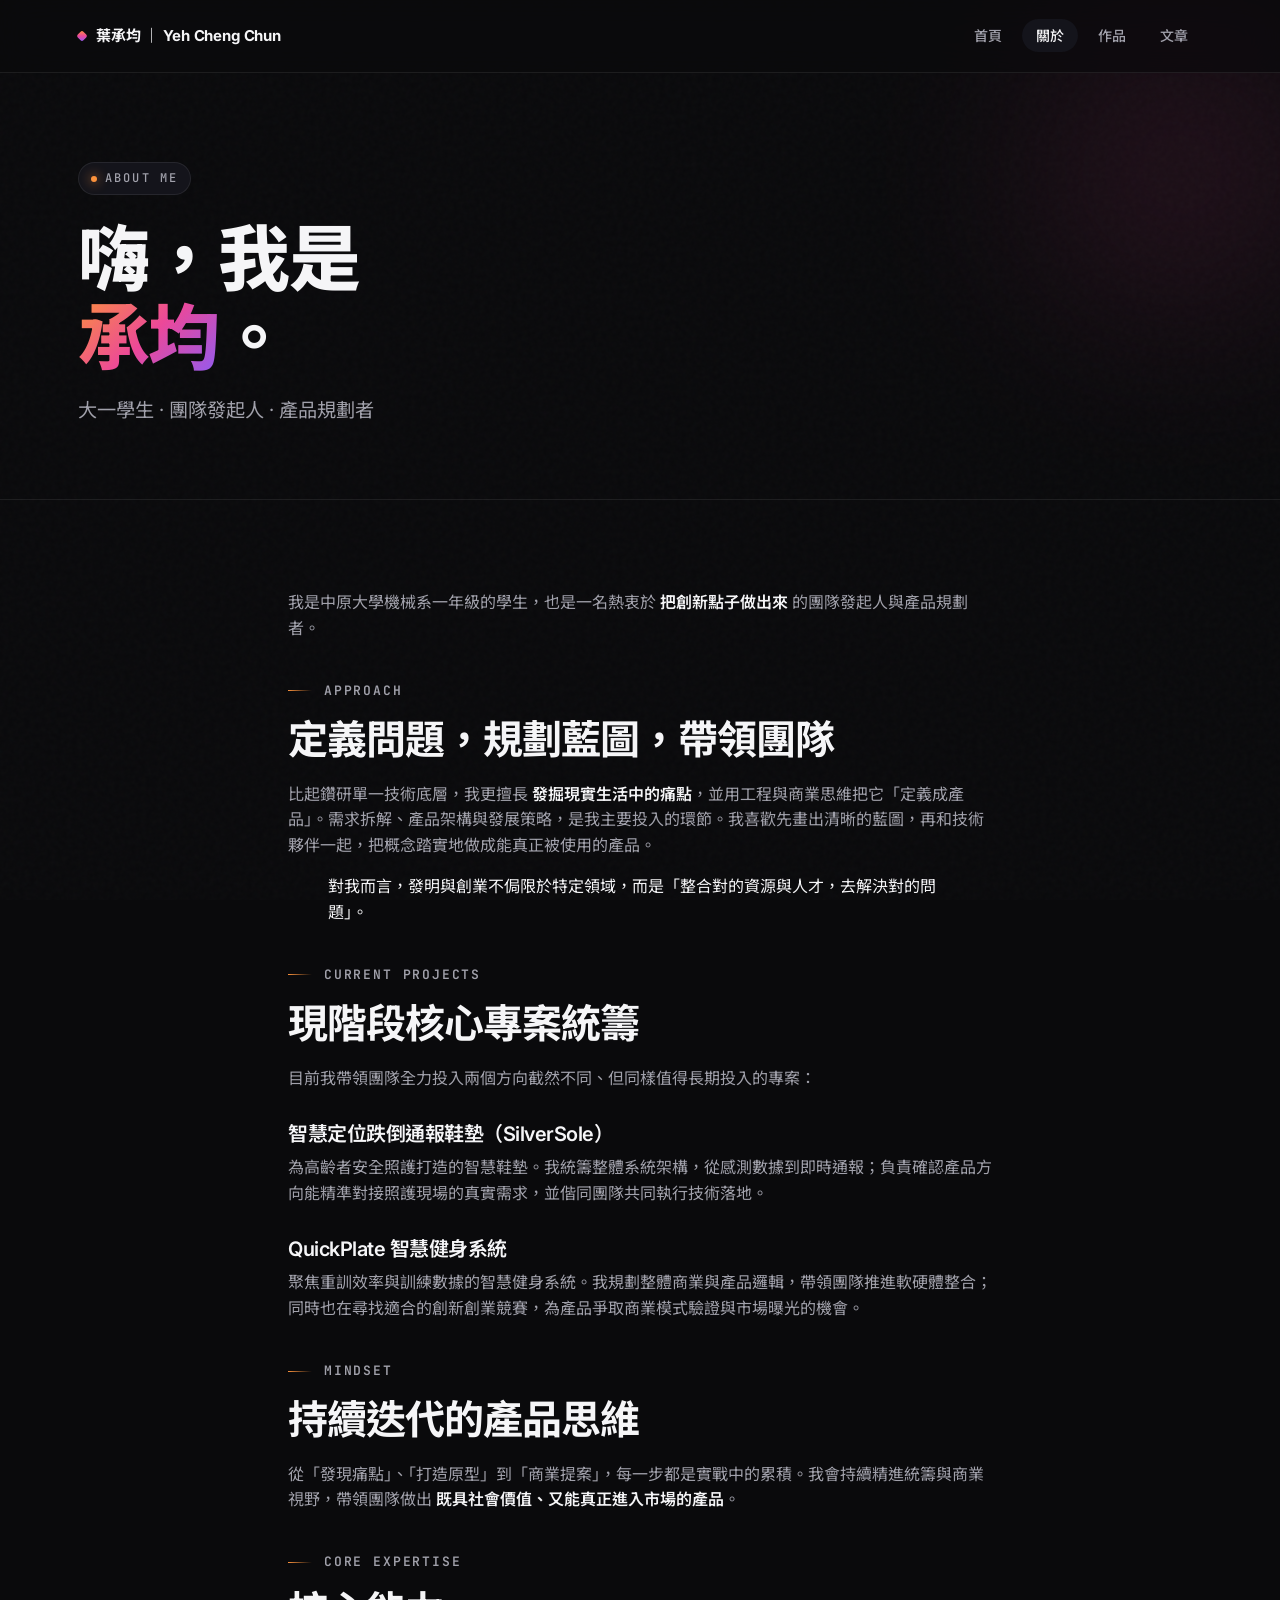
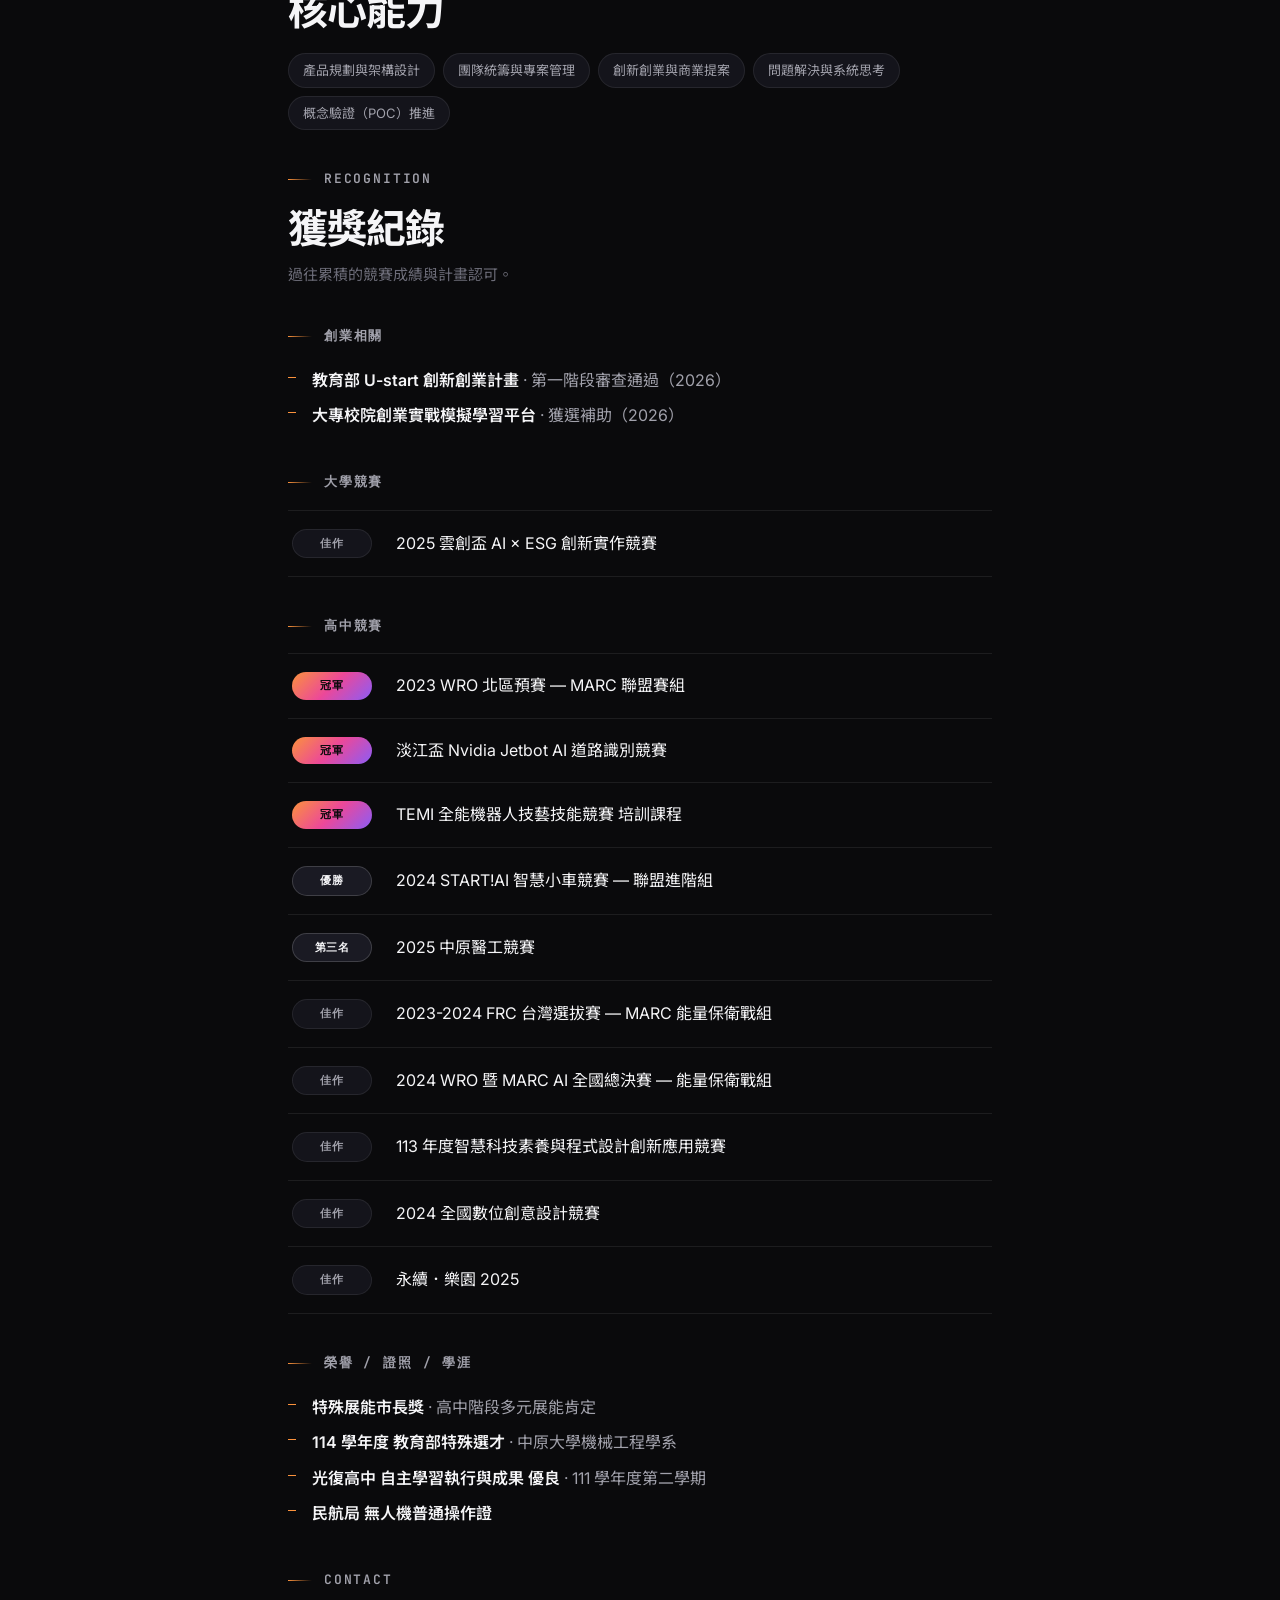
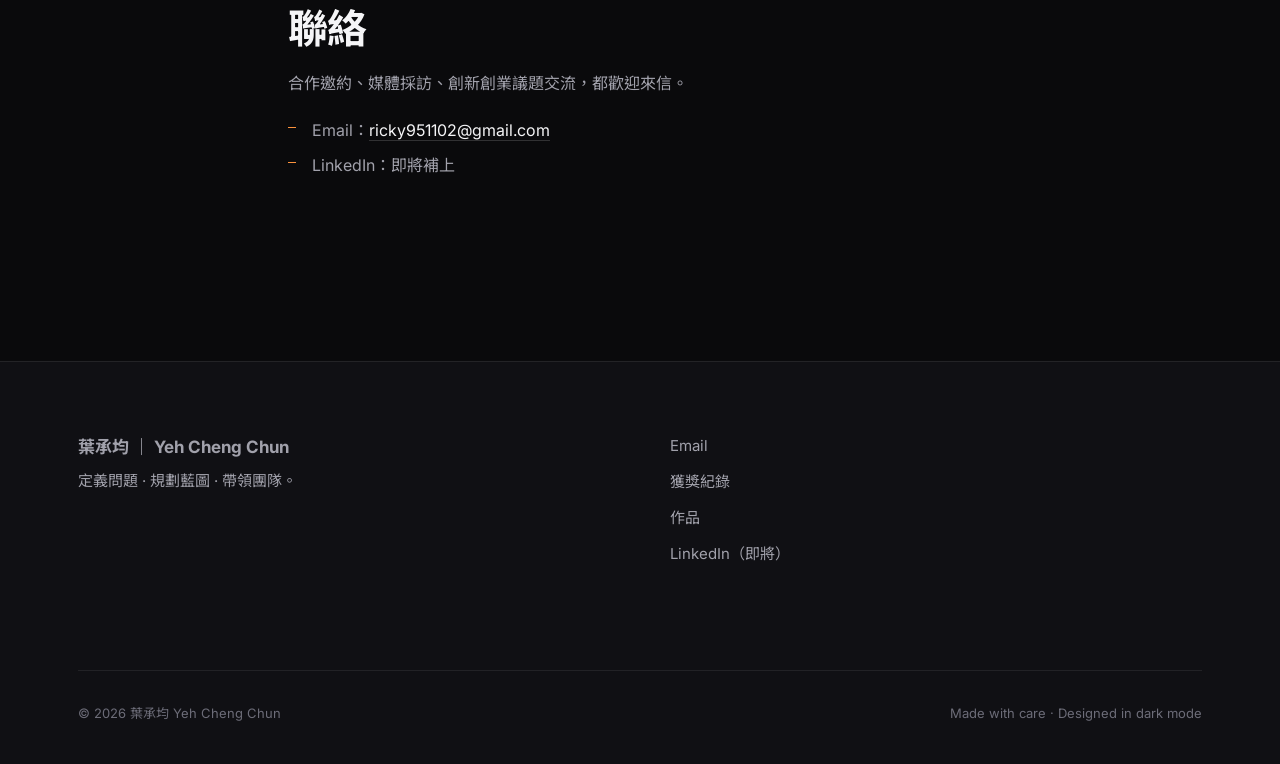
==== about.html @ b26250c7 "Initial commit: personal site (HTML/CSS/JS)" ====
<!DOCTYPE html>
<html lang="zh-Hant">
<head>
  <meta charset="UTF-8" />
  <meta name="viewport" content="width=device-width, initial-scale=1.0" />
  <meta name="description" content="葉承均 Yeh Cheng Chun — 大一學生、團隊發起人、產品規劃者。定義問題、規劃藍圖、帶領團隊。" />
  <meta name="theme-color" content="#0a0a0c" />
  <title>About · 葉承均 Yeh Cheng Chun</title>
  <link rel="preconnect" href="https://fonts.googleapis.com" />
  <link rel="preconnect" href="https://fonts.gstatic.com" crossorigin />
  <link href="https://fonts.googleapis.com/css2?family=Inter:wght@400;500;600;700;800;900&family=JetBrains+Mono:wght@400;500;600&family=Noto+Sans+TC:wght@400;500;700;900&display=swap" rel="stylesheet" />
  <link rel="stylesheet" href="css/style.css" />
</head>
<body>
  <header class="site-header">
    <div class="container header-inner">
      <a href="index.html" class="brand">葉承均 ｜ Yeh Cheng Chun</a>
      <nav class="site-nav" aria-label="主導覽">
        <button class="nav-toggle" aria-expanded="false" aria-controls="primary-nav">
          <span class="sr-only">開啟選單</span>
          <span class="hamburger"></span>
        </button>
        <ul id="primary-nav" class="nav-list">
          <li><a href="index.html">首頁</a></li>
          <li><a href="about.html" class="active">關於</a></li>
          <li><a href="portfolio.html">作品</a></li>
          <li><a href="blog.html">文章</a></li>
        </ul>
      </nav>
    </div>
  </header>

  <main>
    <section class="page-hero">
      <div class="container">
        <span class="eyebrow">About Me</span>
        <h1 class="reveal">嗨，我是<br /><span class="gradient-text">承均</span>。</h1>
        <p class="lead reveal">大一學生 · 團隊發起人 · 產品規劃者</p>
      </div>
    </section>

    <section class="section">
      <div class="container narrow">
        <p class="reveal">
          我是中原大學機械系一年級的學生，也是一名熱衷於 <strong>把創新點子做出來</strong> 的團隊發起人與產品規劃者。
        </p>

        <p class="sub-h reveal">Approach</p>
        <h2 class="reveal" style="margin-top:0">定義問題，規劃藍圖，帶領團隊</h2>
        <p class="reveal">
          比起鑽研單一技術底層，我更擅長 <strong>發掘現實生活中的痛點</strong>，並用工程與商業思維把它「定義成產品」。需求拆解、產品架構與發展策略，是我主要投入的環節。我喜歡先畫出清晰的藍圖，再和技術夥伴一起，把概念踏實地做成能真正被使用的產品。
        </p>
        <blockquote class="reveal">
          對我而言，發明與創業不侷限於特定領域，而是「整合對的資源與人才，去解決對的問題」。
        </blockquote>

        <p class="sub-h reveal">Current Projects</p>
        <h2 class="reveal" style="margin-top:0">現階段核心專案統籌</h2>
        <p class="reveal">目前我帶領團隊全力投入兩個方向截然不同、但同樣值得長期投入的專案：</p>

        <div class="reveal" style="margin: 2em 0;">
          <h3 style="font-size: 1.25rem; margin-bottom: 0.5em;">智慧定位跌倒通報鞋墊（SilverSole）</h3>
          <p style="margin: 0;">為高齡者安全照護打造的智慧鞋墊。我統籌整體系統架構，從感測數據到即時通報；負責確認產品方向能精準對接照護現場的真實需求，並偕同團隊共同執行技術落地。</p>
        </div>

        <div class="reveal" style="margin: 2em 0;">
          <h3 style="font-size: 1.25rem; margin-bottom: 0.5em;">QuickPlate 智慧健身系統</h3>
          <p style="margin: 0;">聚焦重訓效率與訓練數據的智慧健身系統。我規劃整體商業與產品邏輯，帶領團隊推進軟硬體整合；同時也在尋找適合的創新創業競賽，為產品爭取商業模式驗證與市場曝光的機會。</p>
        </div>

        <p class="sub-h reveal">Mindset</p>
        <h2 class="reveal" style="margin-top:0">持續迭代的產品思維</h2>
        <p class="reveal">
          從「發現痛點」、「打造原型」到「商業提案」，每一步都是實戰中的累積。我會持續精進統籌與商業視野，帶領團隊做出 <strong>既具社會價值、又能真正進入市場的產品</strong>。
        </p>

        <p class="sub-h reveal">Core Expertise</p>
        <h2 class="reveal" style="margin-top:0">核心能力</h2>
        <div class="tags reveal">
          <span class="tag">產品規劃與架構設計</span>
          <span class="tag">團隊統籌與專案管理</span>
          <span class="tag">創新創業與商業提案</span>
          <span class="tag">問題解決與系統思考</span>
          <span class="tag">概念驗證（POC）推進</span>
        </div>

        <p class="sub-h reveal" id="awards">Recognition</p>
        <h2 class="reveal" style="margin-top:0">獲獎紀錄</h2>
        <p class="muted-note reveal">過往累積的競賽成績與計畫認可。</p>

        <p class="sub-h reveal">創業相關</p>
        <ul class="bullet-list reveal">
          <li><strong>教育部 U-start 創新創業計畫</strong> · 第一階段審查通過（2026）</li>
          <li><strong>大專校院創業實戰模擬學習平台</strong> · 獲選補助（2026）</li>
        </ul>

        <p class="sub-h reveal">大學競賽</p>
        <ul class="award-list reveal">
          <li>
            <span class="award-rank rank-honor">佳作</span>
            <span>2025 雲創盃 AI × ESG 創新實作競賽</span>
          </li>
        </ul>

        <p class="sub-h reveal">高中競賽</p>
        <ul class="award-list reveal">
          <li>
            <span class="award-rank rank-gold">冠軍</span>
            <span>2023 WRO 北區預賽 — MARC 聯盟賽組</span>
          </li>
          <li>
            <span class="award-rank rank-gold">冠軍</span>
            <span>淡江盃 Nvidia Jetbot AI 道路識別競賽</span>
          </li>
          <li>
            <span class="award-rank rank-gold">冠軍</span>
            <span>TEMI 全能機器人技藝技能競賽 培訓課程</span>
          </li>
          <li>
            <span class="award-rank rank-silver">優勝</span>
            <span>2024 START!AI 智慧小車競賽 — 聯盟進階組</span>
          </li>
          <li>
            <span class="award-rank rank-silver">第三名</span>
            <span>2025 中原醫工競賽</span>
          </li>
          <li>
            <span class="award-rank rank-honor">佳作</span>
            <span>2023-2024 FRC 台灣選拔賽 — MARC 能量保衛戰組</span>
          </li>
          <li>
            <span class="award-rank rank-honor">佳作</span>
            <span>2024 WRO 暨 MARC AI 全國總決賽 — 能量保衛戰組</span>
          </li>
          <li>
            <span class="award-rank rank-honor">佳作</span>
            <span>113 年度智慧科技素養與程式設計創新應用競賽</span>
          </li>
          <li>
            <span class="award-rank rank-honor">佳作</span>
            <span>2024 全國數位創意設計競賽</span>
          </li>
          <li>
            <span class="award-rank rank-honor">佳作</span>
            <span>永續．樂園 2025</span>
          </li>
        </ul>

        <p class="sub-h reveal">榮譽 / 證照 / 學涯</p>
        <ul class="bullet-list reveal">
          <li><strong>特殊展能市長獎</strong> · 高中階段多元展能肯定</li>
          <li><strong>114 學年度 教育部特殊選才</strong> · 中原大學機械工程學系</li>
          <li><strong>光復高中 自主學習執行與成果 優良</strong> · 111 學年度第二學期</li>
          <li><strong>民航局 無人機普通操作證</strong></li>
        </ul>

        <p class="sub-h reveal">Contact</p>
        <h2 class="reveal" style="margin-top:0">聯絡</h2>
        <p class="reveal">合作邀約、媒體採訪、創新創業議題交流，都歡迎來信。</p>
        <ul class="bullet-list reveal">
          <li>Email：<a href="mailto:ricky951102@gmail.com" style="color:var(--text);border-bottom:1px solid var(--border-strong)">ricky951102@gmail.com</a></li>
          <li>LinkedIn：即將補上</li>
        </ul>
      </div>
    </section>
  </main>

  <footer class="site-footer">
    <div class="container footer-inner">
      <div>
        <p class="footer-brand">葉承均 ｜ Yeh Cheng Chun</p>
        <p class="footer-desc">定義問題 · 規劃藍圖 · 帶領團隊。</p>
      </div>
      <div class="footer-links">
        <a href="mailto:ricky951102@gmail.com">Email</a>
        <a href="about.html#awards">獲獎紀錄</a>
        <a href="portfolio.html">作品</a>
        <a href="#" target="_blank" rel="noopener">LinkedIn（即將）</a>
      </div>
      <p class="footer-copy">
        <span>© <span id="year">2026</span> 葉承均 Yeh Cheng Chun</span>
        <span>Made with care · Designed in dark mode</span>
      </p>
    </div>
  </footer>

  <script src="js/main.js"></script>
</body>
</html>
---- css/style.css ----
/* =====================================================
   Ricky Yeh · 葉承均 Personal Site
   Design system v2 — dark, editorial, gradient accents
   ===================================================== */

/* ---------- Reset ---------- */
*, *::before, *::after { box-sizing: border-box; }
html { -webkit-text-size-adjust: 100%; -webkit-font-smoothing: antialiased; -moz-osx-font-smoothing: grayscale; scroll-behavior: smooth; }
body { margin: 0; min-height: 100vh; }
img, svg { max-width: 100%; display: block; }
button { font: inherit; cursor: pointer; background: none; border: 0; color: inherit; }
a { color: inherit; text-decoration: none; }
ul, ol { list-style: none; padding: 0; margin: 0; }

/* ---------- Tokens ---------- */
:root {
  /* Surfaces */
  --bg: #0a0a0c;
  --bg-soft: #101014;
  --surface: #14141b;
  --surface-2: #1a1a23;
  --border: rgba(255,255,255,0.08);
  --border-strong: rgba(255,255,255,0.16);

  /* Text */
  --text: #f5f5f7;
  --text-muted: #a1a1ab;
  --text-soft: #6c6c78;

  /* Accent gradient */
  --accent-1: #fb923c;   /* warm orange */
  --accent-2: #ec4899;   /* pink */
  --accent-3: #8b5cf6;   /* violet */
  --accent-glow: rgba(251,146,60,0.18);

  --gradient: linear-gradient(135deg, var(--accent-1) 0%, var(--accent-2) 50%, var(--accent-3) 100%);
  --gradient-soft: linear-gradient(135deg, rgba(251,146,60,0.10) 0%, rgba(236,72,153,0.10) 50%, rgba(139,92,246,0.10) 100%);

  /* Fonts */
  --font-sans: 'Inter', 'Noto Sans TC', -apple-system, BlinkMacSystemFont, 'Segoe UI', Roboto, 'Helvetica Neue', Arial, 'Microsoft JhengHei', sans-serif;
  --font-display: 'Inter', 'Noto Sans TC', sans-serif;
  --font-mono: 'JetBrains Mono', 'SF Mono', Monaco, Consolas, monospace;

  /* Layout */
  --container: 1180px;
  --container-narrow: 760px;
  --radius-sm: 6px;
  --radius: 12px;
  --radius-lg: 20px;
  --radius-xl: 28px;

  /* Motion */
  --ease: cubic-bezier(0.16, 1, 0.3, 1);
  --transition: 250ms var(--ease);
}

/* ---------- Base ---------- */
body {
  font-family: var(--font-sans);
  background: var(--bg);
  color: var(--text);
  line-height: 1.6;
  font-size: 16px;
  overflow-x: hidden;
}

/* Subtle noise/grain texture */
body::before {
  content: '';
  position: fixed;
  inset: 0;
  pointer-events: none;
  z-index: 1;
  opacity: 0.025;
  background-image: url("data:image/svg+xml,%3Csvg viewBox='0 0 200 200' xmlns='http://www.w3.org/2000/svg'%3E%3Cfilter id='n'%3E%3CfeTurbulence type='fractalNoise' baseFrequency='0.85' numOctaves='3' /%3E%3C/filter%3E%3Crect width='100%25' height='100%25' filter='url(%23n)' /%3E%3C/svg%3E");
}

.container {
  width: 100%;
  max-width: var(--container);
  margin: 0 auto;
  padding: 0 28px;
  position: relative;
  z-index: 2;
}
.container.narrow { max-width: var(--container-narrow); }

.sr-only {
  position: absolute; width: 1px; height: 1px; padding: 0; margin: -1px;
  overflow: hidden; clip: rect(0,0,0,0); white-space: nowrap; border: 0;
}

/* ---------- Typography ---------- */
h1, h2, h3, h4 {
  margin: 0 0 0.5em;
  font-family: var(--font-display);
  font-weight: 700;
  letter-spacing: -0.025em;
  line-height: 1.1;
  color: var(--text);
}
h1 { font-size: clamp(2.5rem, 6vw, 4.5rem); font-weight: 800; }
h2 { font-size: clamp(1.75rem, 3.5vw, 2.5rem); }
h3 { font-size: 1.25rem; font-weight: 600; }
p { margin: 0 0 1em; color: var(--text-muted); }
strong { color: var(--text); font-weight: 600; }

.eyebrow {
  display: inline-flex; align-items: center; gap: 8px;
  font-family: var(--font-mono);
  font-size: 0.75rem;
  font-weight: 500;
  letter-spacing: 0.18em;
  text-transform: uppercase;
  color: var(--text-muted);
  padding: 6px 12px;
  background: var(--surface);
  border: 1px solid var(--border);
  border-radius: 999px;
}
.eyebrow::before {
  content: '';
  width: 6px; height: 6px;
  background: var(--accent-1);
  border-radius: 50%;
  box-shadow: 0 0 12px var(--accent-1);
}

.lead {
  font-size: clamp(1.0625rem, 1.5vw, 1.25rem);
  color: var(--text-muted);
  line-height: 1.7;
  max-width: 640px;
}

.gradient-text {
  background: var(--gradient);
  -webkit-background-clip: text;
  background-clip: text;
  color: transparent;
  -webkit-text-fill-color: transparent;
}

.text-link {
  display: inline-flex; align-items: center; gap: 6px;
  color: var(--text);
  font-weight: 500;
  position: relative;
  transition: gap var(--transition), color var(--transition);
}
.text-link::after {
  content: '';
  position: absolute;
  left: 0; right: 0; bottom: -2px;
  height: 1px;
  background: linear-gradient(90deg, var(--accent-1), var(--accent-2));
  transform: scaleX(0);
  transform-origin: left;
  transition: transform var(--transition);
}
.text-link:hover { gap: 10px; }
.text-link:hover::after { transform: scaleX(1); }

/* ---------- Header ---------- */
.site-header {
  position: fixed;
  top: 0; left: 0; right: 0;
  z-index: 50;
  background: rgba(10,10,12,0.7);
  backdrop-filter: saturate(180%) blur(20px);
  -webkit-backdrop-filter: saturate(180%) blur(20px);
  border-bottom: 1px solid var(--border);
}
.header-inner {
  display: flex; align-items: center; justify-content: space-between;
  height: 72px;
}
.brand {
  font-weight: 700;
  font-size: 0.9375rem;
  letter-spacing: -0.01em;
  display: flex; align-items: center; gap: 10px;
}
.brand::before {
  content: '';
  width: 8px; height: 8px;
  background: var(--gradient);
  border-radius: 2px;
  transform: rotate(45deg);
}

.nav-list {
  display: flex; gap: 6px;
  align-items: center;
}
.nav-list a {
  font-size: 0.875rem; font-weight: 500;
  color: var(--text-muted);
  padding: 8px 14px;
  border-radius: 999px;
  transition: color var(--transition), background var(--transition);
}
.nav-list a:hover { color: var(--text); background: var(--surface); }
.nav-list a.active {
  color: var(--text);
  background: var(--surface);
}

.nav-toggle {
  display: none;
  width: 40px; height: 40px;
  align-items: center; justify-content: center;
  border-radius: 999px;
  background: var(--surface);
  border: 1px solid var(--border);
}
.hamburger,
.hamburger::before,
.hamburger::after {
  display: block; width: 18px; height: 1.5px;
  background: var(--text);
  position: relative;
  transition: transform var(--transition), background var(--transition);
}
.hamburger::before, .hamburger::after { content: ''; position: absolute; left: 0; }
.hamburger::before { top: -5px; }
.hamburger::after { top: 5px; }
.nav-toggle[aria-expanded="true"] .hamburger { background: transparent; }
.nav-toggle[aria-expanded="true"] .hamburger::before { transform: translateY(5px) rotate(45deg); }
.nav-toggle[aria-expanded="true"] .hamburger::after { transform: translateY(-5px) rotate(-45deg); }

main { padding-top: 72px; }

/* ---------- Hero ---------- */
.hero {
  position: relative;
  padding: clamp(80px, 12vh, 140px) 0 clamp(60px, 10vh, 100px);
  overflow: hidden;
}
.hero::before,
.hero::after {
  content: '';
  position: absolute;
  width: 600px; height: 600px;
  border-radius: 50%;
  filter: blur(120px);
  opacity: 0.4;
  pointer-events: none;
  z-index: 0;
}
.hero::before {
  top: -200px; right: -150px;
  background: radial-gradient(circle, var(--accent-1) 0%, transparent 70%);
}
.hero::after {
  bottom: -250px; left: -200px;
  background: radial-gradient(circle, var(--accent-3) 0%, transparent 70%);
}
.hero .container { position: relative; z-index: 2; }
.hero-eyebrow { margin-bottom: 28px; }
.hero-title {
  margin: 0 0 28px;
  font-size: clamp(2.75rem, 8vw, 6.5rem);
  font-weight: 800;
  letter-spacing: -0.04em;
  line-height: 0.98;
  max-width: 1000px;
}
.hero-title .gradient-text { display: inline-block; }
.hero-lead {
  font-size: clamp(1.0625rem, 1.4vw, 1.25rem);
  color: var(--text-muted);
  max-width: 620px;
  margin-bottom: 40px;
  line-height: 1.7;
}
.hero-actions {
  display: flex; gap: 12px; flex-wrap: wrap;
}

/* Stats row in hero */
.stats {
  margin-top: clamp(60px, 8vh, 96px);
  display: grid;
  grid-template-columns: repeat(auto-fit, minmax(140px, 1fr));
  gap: 1px;
  background: var(--border);
  border: 1px solid var(--border);
  border-radius: var(--radius-lg);
  overflow: hidden;
}
.stat {
  background: var(--bg);
  padding: 32px 24px;
  transition: background var(--transition);
}
.stat:hover { background: var(--surface); }
.stat-value {
  font-size: clamp(2rem, 4vw, 3rem);
  font-weight: 800;
  letter-spacing: -0.04em;
  line-height: 1;
  margin-bottom: 8px;
  background: var(--gradient);
  -webkit-background-clip: text;
  background-clip: text;
  color: transparent;
  -webkit-text-fill-color: transparent;
}
.stat-label {
  font-size: 0.8125rem;
  color: var(--text-muted);
  letter-spacing: 0.02em;
}

/* ---------- Buttons ---------- */
.btn {
  display: inline-flex; align-items: center; justify-content: center;
  gap: 8px;
  padding: 14px 24px;
  font-size: 0.9375rem; font-weight: 600;
  border-radius: 999px;
  border: 1px solid transparent;
  transition: all var(--transition);
  cursor: pointer;
}
.btn-primary {
  background: var(--text);
  color: var(--bg);
  position: relative;
  overflow: hidden;
}
.btn-primary::before {
  content: '';
  position: absolute;
  inset: 0;
  background: var(--gradient);
  opacity: 0;
  transition: opacity var(--transition);
  z-index: 0;
}
.btn-primary > * { position: relative; z-index: 1; }
.btn-primary:hover { color: var(--text); transform: translateY(-1px); }
.btn-primary:hover::before { opacity: 1; }

.btn-ghost {
  background: var(--surface);
  color: var(--text);
  border-color: var(--border);
}
.btn-ghost:hover {
  background: var(--surface-2);
  border-color: var(--border-strong);
  transform: translateY(-1px);
}

/* ---------- Page Hero ---------- */
.page-hero {
  position: relative;
  padding: clamp(72px, 10vh, 120px) 0 clamp(48px, 6vh, 80px);
  border-bottom: 1px solid var(--border);
}
.page-hero::before {
  content: '';
  position: absolute;
  top: -100px; right: -100px;
  width: 400px; height: 400px;
  border-radius: 50%;
  background: radial-gradient(circle, var(--accent-2) 0%, transparent 70%);
  filter: blur(100px);
  opacity: 0.2;
  pointer-events: none;
  z-index: 0;
}
.page-hero .container { position: relative; z-index: 2; }
.page-hero .eyebrow { margin-bottom: 24px; }
.page-hero h1 { margin-bottom: 16px; }

/* ---------- Sections ---------- */
.section {
  padding: clamp(64px, 10vh, 120px) 0;
  position: relative;
}
.section-header {
  display: flex; align-items: end; justify-content: space-between;
  gap: 24px; flex-wrap: wrap;
  margin-bottom: 56px;
}
.section-header h2 { margin: 0; }
.section-header p { margin: 8px 0 0; max-width: 520px; }

/* ---------- Cards / Grid ---------- */
.grid { display: grid; gap: 24px; }
.grid-2 { grid-template-columns: repeat(auto-fit, minmax(340px, 1fr)); }
.grid-3 { grid-template-columns: repeat(auto-fit, minmax(280px, 1fr)); }

.card {
  position: relative;
  background: var(--surface);
  border: 1px solid var(--border);
  border-radius: var(--radius-lg);
  padding: 32px;
  display: flex; flex-direction: column;
  transition: transform var(--transition), border-color var(--transition), background var(--transition);
  overflow: hidden;
}
.card::before {
  content: '';
  position: absolute;
  inset: 0;
  background: var(--gradient-soft);
  opacity: 0;
  transition: opacity var(--transition);
  pointer-events: none;
}
.card:hover {
  transform: translateY(-4px);
  border-color: var(--border-strong);
}
.card:hover::before { opacity: 1; }
.card > * { position: relative; z-index: 1; }

.card-lg { padding: 40px; }
.card-tag {
  font-family: var(--font-mono);
  font-size: 0.75rem; font-weight: 500;
  letter-spacing: 0.12em;
  text-transform: uppercase;
  color: var(--text-soft);
  margin: 0 0 20px;
}
.card-title { margin: 0 0 4px; font-size: 1.375rem; }
.card-subtitle {
  font-size: 0.9375rem;
  color: var(--text-muted);
  font-weight: 500;
  letter-spacing: 0.01em;
  margin: 0 0 20px;
  padding-left: 12px;
  border-left: 2px solid;
  border-image: linear-gradient(180deg, var(--accent-1), var(--accent-2)) 1;
}
.card-desc { color: var(--text-muted); margin: 0 0 24px; flex: 1; line-height: 1.7; }
.card-link {
  display: inline-flex; align-items: center; gap: 6px;
  font-weight: 500; font-size: 0.9375rem;
  color: var(--text);
  transition: gap var(--transition), color var(--transition);
}
.card-link:hover { gap: 10px; color: var(--accent-1); }

.card-meta {
  margin: 24px 0 0;
  padding-top: 24px;
  border-top: 1px solid var(--border);
  font-size: 0.875rem;
  color: var(--text-muted);
}
.card-meta li {
  display: flex; gap: 12px;
  padding: 6px 0;
}
.card-meta li::before {
  content: '·';
  color: var(--accent-1);
  font-weight: 700;
}
.card-meta a { color: var(--text); border-bottom: 1px solid var(--border); }
.card-meta a:hover { border-bottom-color: var(--accent-1); }

/* ---------- Post List ---------- */
.post-list {
  border-top: 1px solid var(--border);
}
.post-item {
  border-bottom: 1px solid var(--border);
  position: relative;
  transition: background var(--transition);
}
.post-item:hover { background: var(--surface); }
.post-row {
  display: grid;
  grid-template-columns: 140px 1fr auto;
  gap: 32px;
  align-items: center;
  padding: 28px 0;
  transition: padding var(--transition);
}
.post-item a.post-row:hover { padding-left: 16px; padding-right: 16px; }
.post-date {
  font-family: var(--font-mono);
  font-size: 0.875rem;
  color: var(--text-soft);
  letter-spacing: 0.04em;
}
.post-title {
  font-size: 1.0625rem;
  font-weight: 500;
  color: var(--text);
}
.post-arrow {
  color: var(--text-soft);
  font-size: 1.125rem;
}
.post-list-full .post-excerpt {
  color: var(--text-muted);
  margin: -12px 0 24px 172px;
  font-size: 0.9375rem;
}
.post-item.placeholder { opacity: 0.5; }
.post-item.placeholder:hover { background: transparent; }
.post-item.placeholder .post-row:hover { padding-left: 0; padding-right: 0; }

/* ---------- Bullet list ---------- */
.bullet-list {
  margin: 0 0 1.5em;
}
.bullet-list li {
  position: relative;
  padding: 4px 0 4px 24px;
  color: var(--text-muted);
  line-height: 1.7;
}
.bullet-list li::before {
  content: '';
  position: absolute;
  left: 0; top: 14px;
  width: 8px; height: 1px;
  background: var(--accent-1);
}
.bullet-list li strong { color: var(--text); }

/* ---------- Tags ---------- */
.tags { display: flex; flex-wrap: wrap; gap: 8px; margin: 0 0 2em; }
.tag {
  font-size: 0.8125rem;
  padding: 6px 14px;
  background: var(--surface);
  border: 1px solid var(--border);
  border-radius: 999px;
  color: var(--text-muted);
  transition: all var(--transition);
}
.tag:hover {
  border-color: var(--accent-1);
  color: var(--text);
}

/* ---------- Awards ---------- */
.sub-h {
  display: flex; align-items: center; gap: 12px;
  font-family: var(--font-mono);
  font-size: 0.8125rem;
  font-weight: 600;
  text-transform: uppercase;
  letter-spacing: 0.14em;
  color: var(--text-muted);
  margin: 3em 0 1.25em;
}
.sub-h::before {
  content: '';
  width: 24px; height: 1px;
  background: linear-gradient(90deg, var(--accent-1), transparent);
}

.muted-note {
  font-size: 0.9375rem;
  color: var(--text-soft);
  margin: -0.5em 0 1.5em;
}

.award-list {
  display: flex;
  flex-direction: column;
  gap: 0;
  border-top: 1px solid var(--border);
}
.award-list li {
  display: grid;
  grid-template-columns: 80px 1fr;
  gap: 24px;
  align-items: center;
  padding: 18px 4px;
  border-bottom: 1px solid var(--border);
  transition: padding var(--transition), background var(--transition);
}
.award-list li:hover {
  padding-left: 12px;
  padding-right: 12px;
  background: var(--surface);
}
.award-rank {
  font-family: var(--font-mono);
  font-size: 0.6875rem; font-weight: 700;
  letter-spacing: 0.06em;
  padding: 5px 0;
  border-radius: 999px;
  text-align: center;
  text-transform: uppercase;
}
.award-rank.rank-gold {
  background: var(--gradient);
  color: var(--bg);
}
.award-rank.rank-silver {
  background: var(--surface-2);
  color: var(--text);
  border: 1px solid var(--border-strong);
}
.award-rank.rank-honor,
.award-rank:not(.rank-gold):not(.rank-silver) {
  background: var(--surface);
  color: var(--text-muted);
  border: 1px solid var(--border);
}

/* ---------- CTA Section ---------- */
.cta-section {
  position: relative;
  overflow: hidden;
}
.cta-card {
  position: relative;
  border-radius: var(--radius-xl);
  padding: clamp(48px, 8vw, 96px) clamp(32px, 6vw, 64px);
  background: var(--surface);
  border: 1px solid var(--border);
  text-align: center;
  overflow: hidden;
}
.cta-card::before {
  content: '';
  position: absolute;
  top: -50%; left: 50%;
  width: 600px; height: 600px;
  transform: translateX(-50%);
  background: radial-gradient(circle, var(--accent-2) 0%, transparent 60%);
  filter: blur(80px);
  opacity: 0.2;
  pointer-events: none;
}
.cta-card > * { position: relative; z-index: 1; }
.cta-card h2 { margin: 0 0 12px; }
.cta-card p { margin: 0 auto 28px; max-width: 480px; }

/* ---------- Post Article ---------- */
.post { padding: 64px 0 96px; }
.post-header {
  margin-bottom: 56px;
  padding-bottom: 40px;
  border-bottom: 1px solid var(--border);
}
.post-header .post-date {
  display: block;
  margin-bottom: 24px;
}
.post-header h1 {
  font-size: clamp(2rem, 5vw, 3.5rem);
  margin-bottom: 16px;
}
.post-subtitle {
  font-size: 1.25rem;
  color: var(--text-muted);
  margin: 0;
}
.post-body {
  font-size: 1.0625rem;
  line-height: 1.8;
  color: var(--text-muted);
}
.post-body > * { color: var(--text-muted); }
.post-body h2 {
  font-size: 1.75rem;
  margin: 2.5em 0 0.75em;
  color: var(--text);
}
.post-body h3 {
  font-size: 1.25rem;
  margin: 2em 0 0.5em;
  color: var(--text);
}
.post-body strong { color: var(--text); }
.post-body a {
  color: var(--text);
  border-bottom: 1px solid var(--border-strong);
  transition: border-color var(--transition);
}
.post-body a:hover { border-bottom-color: var(--accent-1); }
.post-body ul, .post-body ol { padding-left: 1.5em; margin-bottom: 1.5em; }
.post-body ul li, .post-body ol li {
  margin-bottom: 0.5em;
  position: relative;
}
.post-body ul { list-style: none; padding-left: 0; }
.post-body ul li {
  padding-left: 24px;
}
.post-body ul li::before {
  content: '';
  position: absolute;
  left: 0; top: 14px;
  width: 8px; height: 1px;
  background: var(--accent-1);
}
.post-body blockquote {
  border-left: 2px solid;
  border-image: var(--gradient) 1;
  padding: 4px 0 4px 28px;
  margin: 2em 0;
  color: var(--text);
  font-size: 1.125rem;
  font-style: italic;
}
.post-body code {
  background: var(--surface);
  padding: 2px 8px;
  border-radius: var(--radius-sm);
  font-size: 0.9em;
  font-family: var(--font-mono);
  color: var(--accent-1);
}
.post-body pre {
  background: var(--surface);
  border: 1px solid var(--border);
  padding: 20px;
  border-radius: var(--radius);
  overflow-x: auto;
  font-size: 0.875rem;
}
.post-body pre code { background: none; padding: 0; color: var(--text); }

.post-nav {
  margin-top: 64px;
  padding-top: 32px;
  border-top: 1px solid var(--border);
}

/* ---------- Footer ---------- */
.site-footer {
  border-top: 1px solid var(--border);
  padding: 72px 0 40px;
  margin-top: 64px;
  background: var(--bg-soft);
  position: relative;
}
.footer-inner {
  display: grid;
  grid-template-columns: 1fr 1fr;
  gap: 48px;
  align-items: start;
}
.footer-brand {
  font-weight: 700;
  margin: 0 0 8px;
  font-size: 1.0625rem;
}
.footer-desc {
  color: var(--text-muted);
  margin: 0;
  font-size: 0.9375rem;
  max-width: 320px;
}
.footer-links {
  display: flex; flex-direction: column; gap: 12px;
  font-size: 0.9375rem;
}
.footer-links a {
  color: var(--text-muted);
  display: inline-flex; align-items: center; gap: 8px;
  transition: color var(--transition);
  width: fit-content;
}
.footer-links a:hover { color: var(--text); }
.footer-links a::before {
  content: '→';
  opacity: 0; margin-right: -16px;
  transition: opacity var(--transition), margin var(--transition);
}
.footer-links a:hover::before { opacity: 1; margin-right: 0; }
.footer-copy {
  grid-column: 1 / -1;
  font-size: 0.8125rem;
  color: var(--text-soft);
  margin: 56px 0 0;
  padding-top: 32px;
  border-top: 1px solid var(--border);
  display: flex;
  justify-content: space-between;
  flex-wrap: wrap;
  gap: 12px;
}

/* ---------- Reveal on scroll ---------- */
.reveal {
  opacity: 0;
  transform: translateY(24px);
  transition: opacity 700ms var(--ease), transform 700ms var(--ease);
}
.reveal.is-visible {
  opacity: 1;
  transform: translateY(0);
}

/* ---------- Responsive ---------- */
@media (max-width: 768px) {
  .container { padding: 0 20px; }
  .nav-toggle { display: flex; }
  .nav-list {
    position: absolute;
    top: 72px; left: 0; right: 0;
    flex-direction: column;
    gap: 4px;
    padding: 16px 20px 24px;
    background: rgba(10,10,12,0.95);
    backdrop-filter: blur(20px);
    -webkit-backdrop-filter: blur(20px);
    border-bottom: 1px solid var(--border);
    display: none;
  }
  .nav-list.open { display: flex; }
  .nav-list a {
    width: 100%;
    padding: 14px 16px;
    border-radius: var(--radius);
  }
  .hero { padding: 64px 0 48px; }
  .hero-title { font-size: clamp(2.5rem, 11vw, 3.5rem); }
  .stats { grid-template-columns: repeat(2, 1fr); }
  .stat { padding: 24px 16px; }
  .stat-value { font-size: 1.875rem; }
  .post-row {
    grid-template-columns: 1fr;
    gap: 6px; padding: 20px 0;
  }
  .post-arrow { display: none; }
  .post-list-full .post-excerpt { margin-left: 0; }
  .award-list li {
    grid-template-columns: 72px 1fr;
    gap: 16px;
    padding: 14px 4px;
  }
  .footer-inner { grid-template-columns: 1fr; gap: 32px; }
}

/* ---------- Print / Reduced motion ---------- */
@media (prefers-reduced-motion: reduce) {
  * { transition: none !important; animation: none !important; }
  .reveal { opacity: 1; transform: none; }
  html { scroll-behavior: auto; }
}
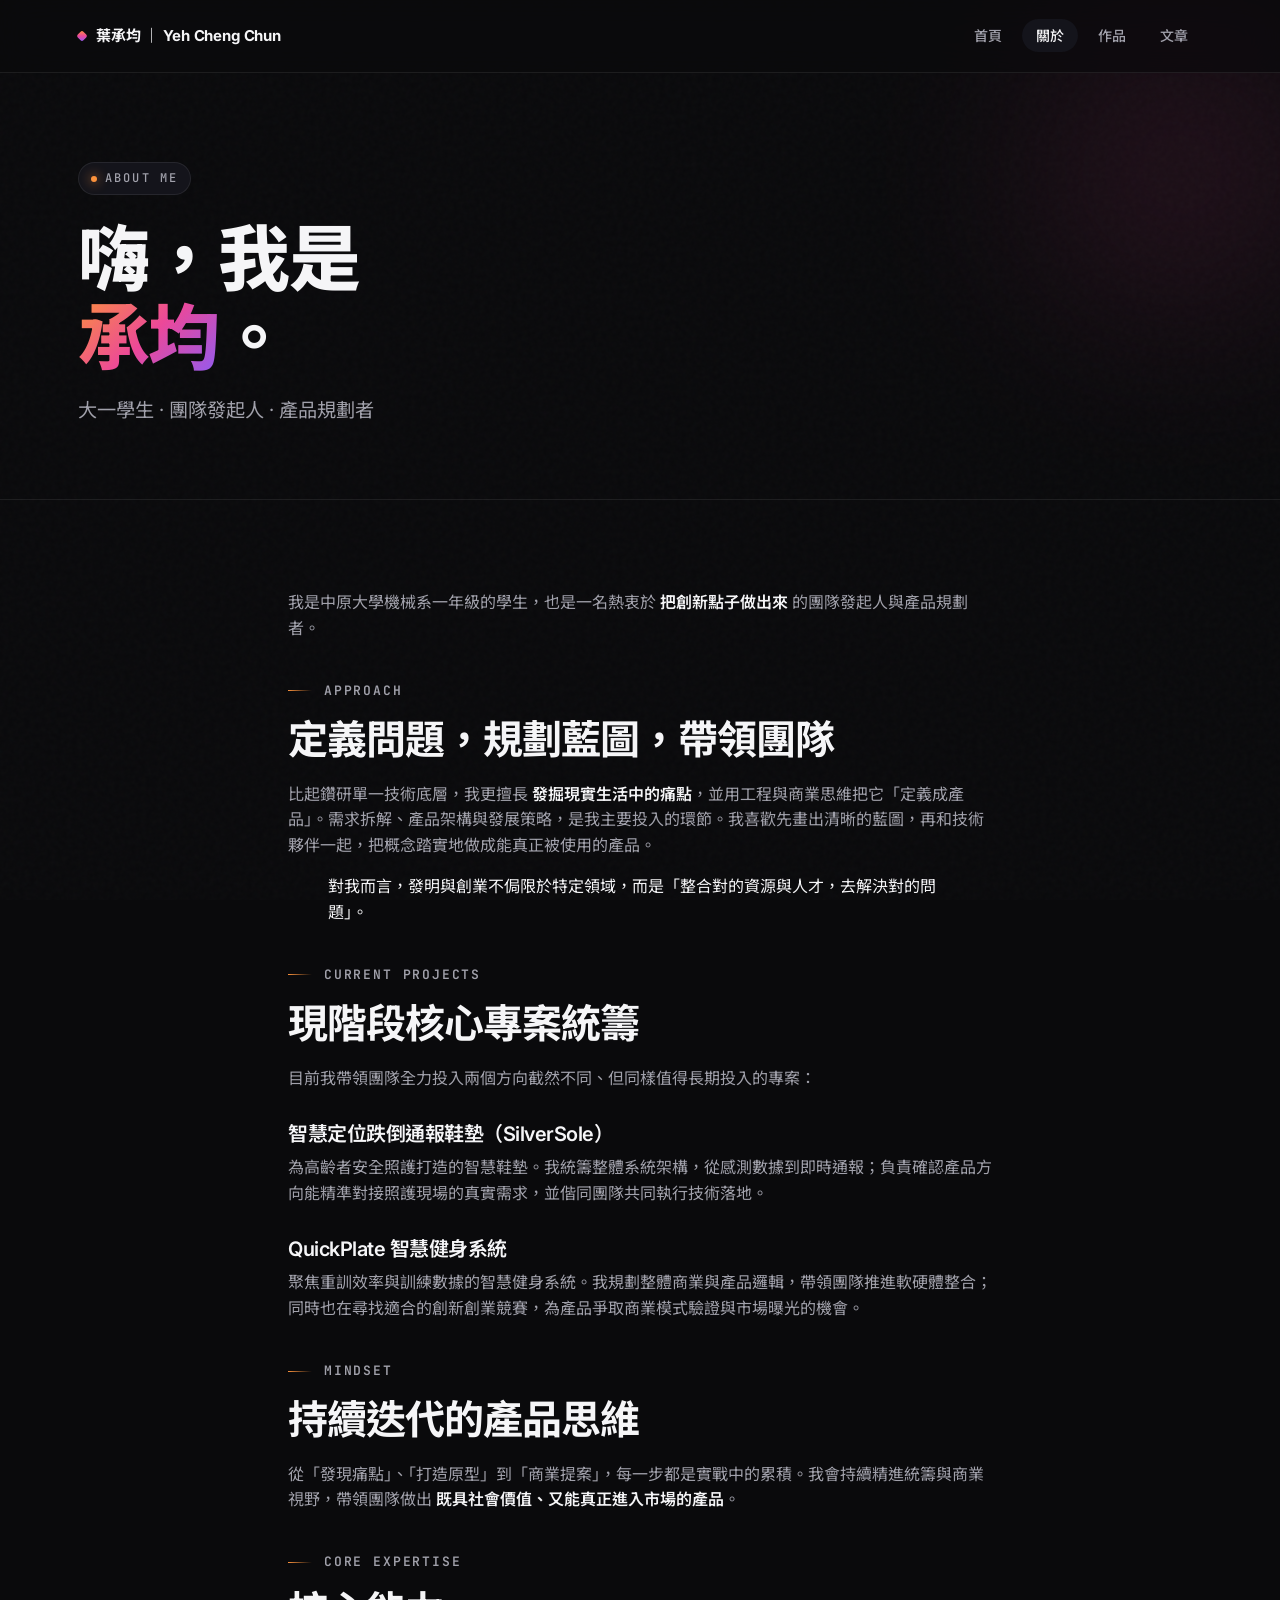
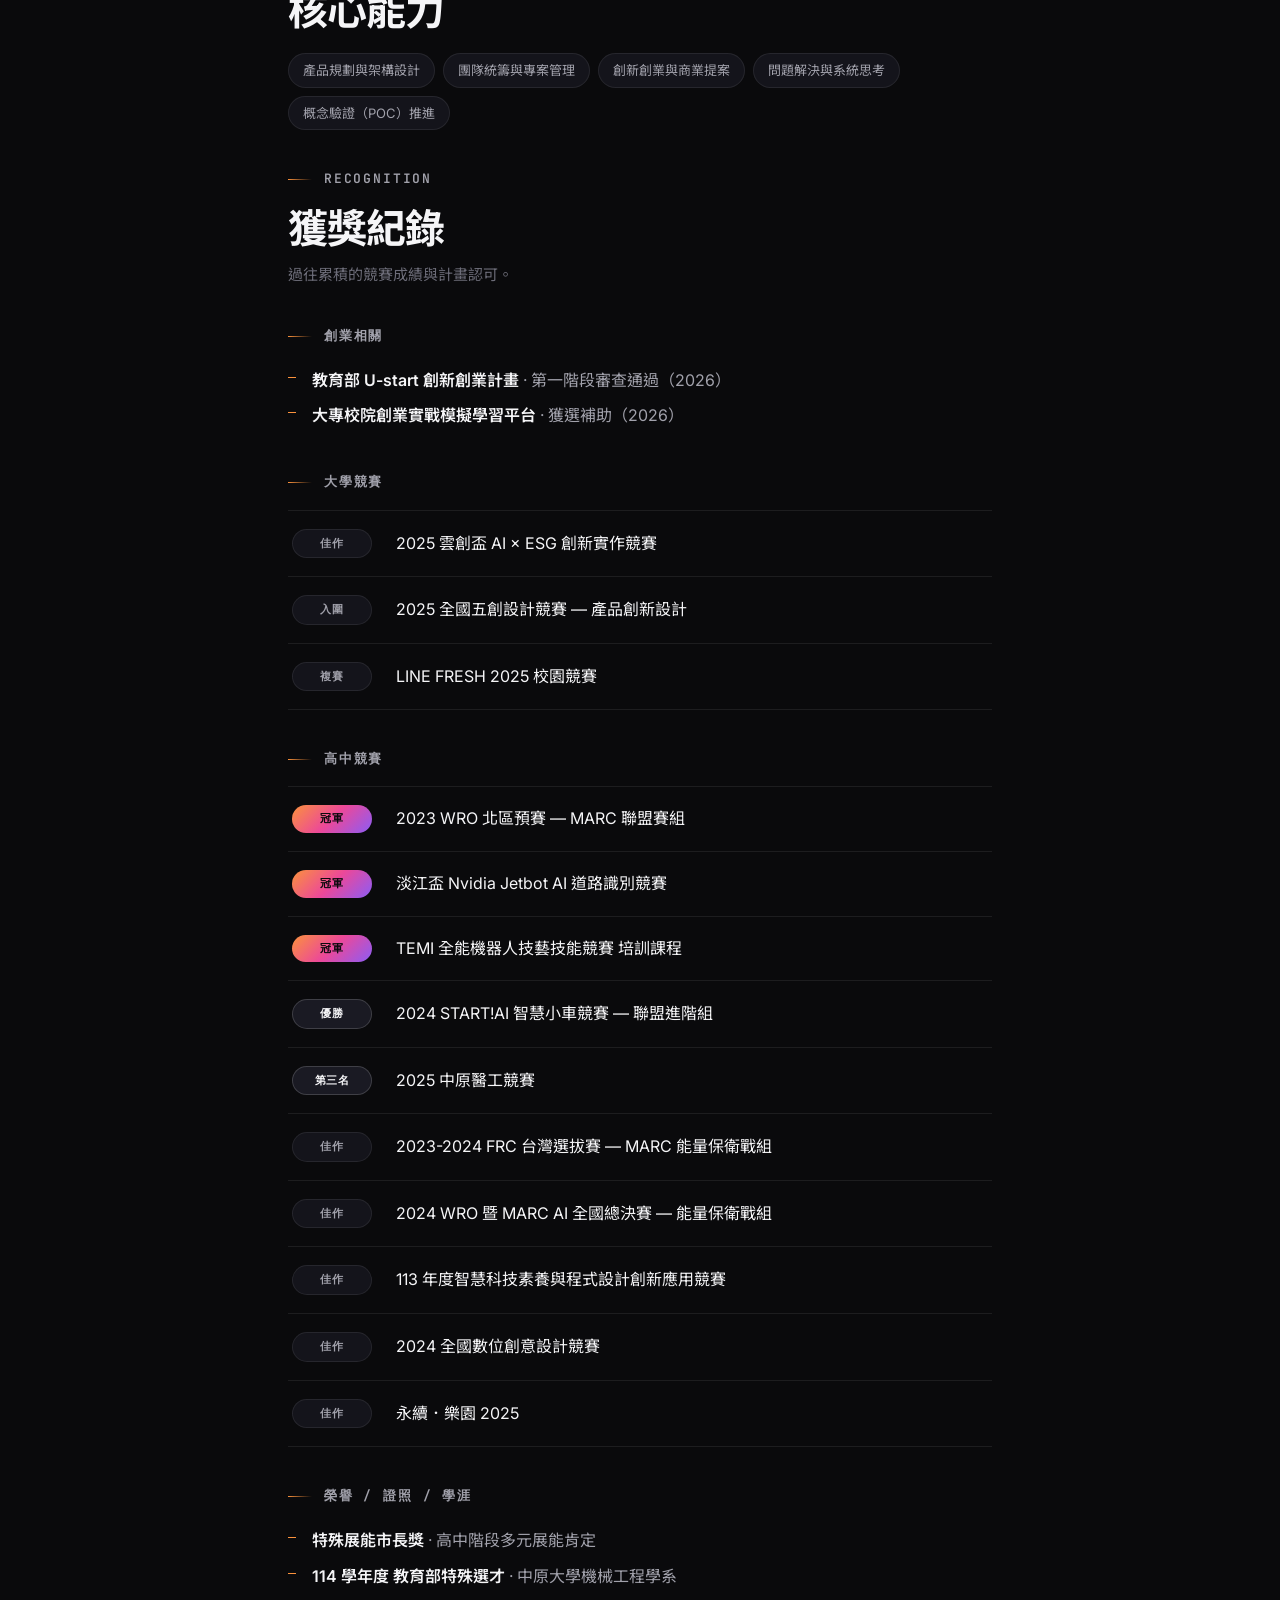
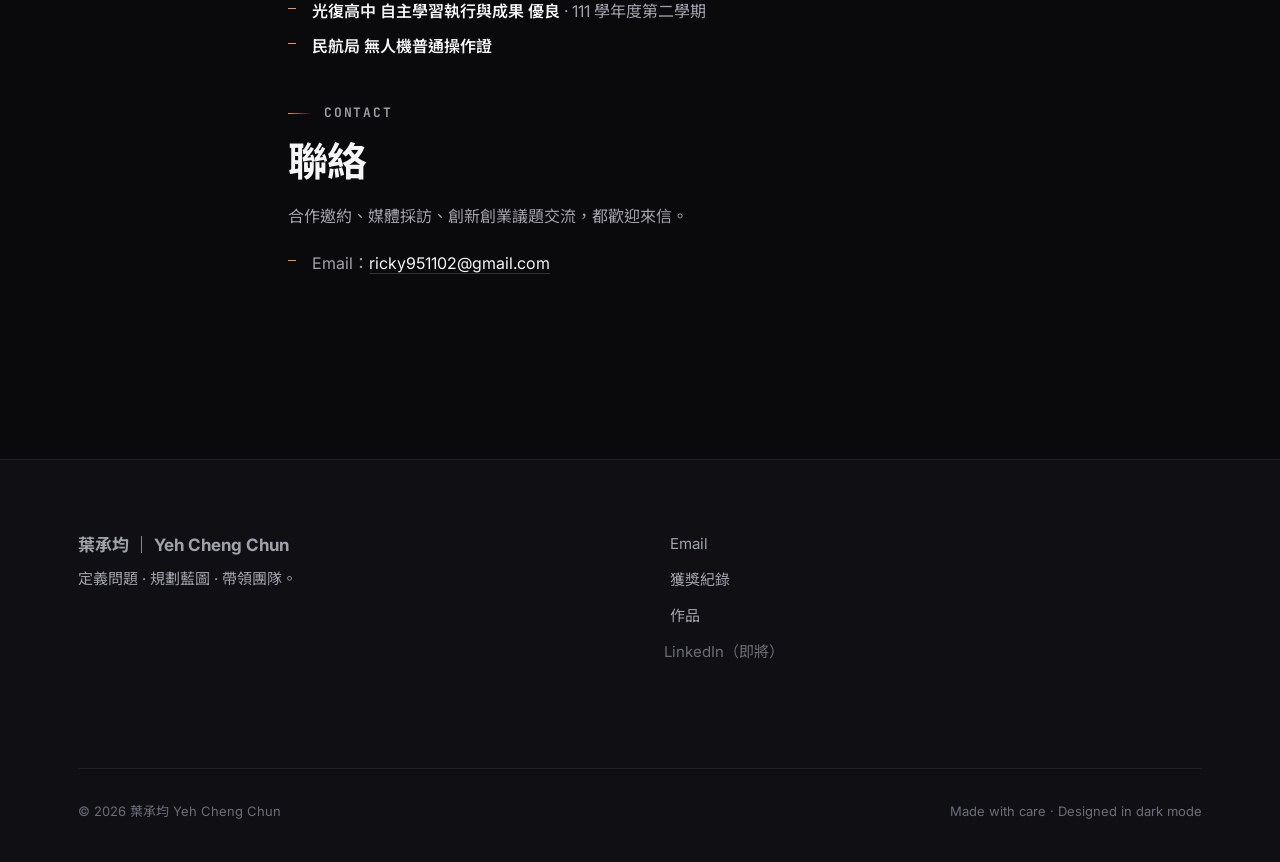
==== commit 902aaf6a: "新增大學競賽兩筆獲獎，並修掉幾個小屎山 - about.html 加入 2025 五創設計（入圍）與 LINE FRESH 2025（複賽） - 移除 footer 5 處死掉的 LinkedIn 連" ====
--- a/about.html
+++ b/about.html
@@ -100,6 +100,14 @@
             <span class="award-rank rank-honor">佳作</span>
             <span>2025 雲創盃 AI × ESG 創新實作競賽</span>
           </li>
+          <li>
+            <span class="award-rank">入圍</span>
+            <span>2025 全國五創設計競賽 — 產品創新設計</span>
+          </li>
+          <li>
+            <span class="award-rank">複賽</span>
+            <span>LINE FRESH 2025 校園競賽</span>
+          </li>
         </ul>
 
         <p class="sub-h reveal">高中競賽</p>
@@ -159,7 +167,6 @@
         <p class="reveal">合作邀約、媒體採訪、創新創業議題交流，都歡迎來信。</p>
         <ul class="bullet-list reveal">
           <li>Email：<a href="mailto:ricky951102@gmail.com" style="color:var(--text);border-bottom:1px solid var(--border-strong)">ricky951102@gmail.com</a></li>
-          <li>LinkedIn：即將補上</li>
         </ul>
       </div>
     </section>
@@ -175,7 +182,7 @@
         <a href="mailto:ricky951102@gmail.com">Email</a>
         <a href="about.html#awards">獲獎紀錄</a>
         <a href="portfolio.html">作品</a>
-        <a href="#" target="_blank" rel="noopener">LinkedIn（即將）</a>
+        <span class="footer-soon">LinkedIn（即將）</span>
       </div>
       <p class="footer-copy">
         <span>© <span id="year">2026</span> 葉承均 Yeh Cheng Chun</span>
--- a/css/style.css
+++ b/css/style.css
@@ -1,11 +1,12 @@
 /* =====================================================
-   Ricky Yeh · 葉承均 Personal Site
+   葉承均 Yeh Cheng Chun · Personal Site
    Design system v2 — dark, editorial, gradient accents
    ===================================================== */
 
 /* ---------- Reset ---------- */
 *, *::before, *::after { box-sizing: border-box; }
 html { -webkit-text-size-adjust: 100%; -webkit-font-smoothing: antialiased; -moz-osx-font-smoothing: grayscale; scroll-behavior: smooth; }
+[id] { scroll-margin-top: 88px; }
 body { margin: 0; min-height: 100vh; }
 img, svg { max-width: 100%; display: block; }
 button { font: inherit; cursor: pointer; background: none; border: 0; color: inherit; }
@@ -777,6 +778,12 @@
   transition: opacity var(--transition), margin var(--transition);
 }
 .footer-links a:hover::before { opacity: 1; margin-right: 0; }
+.footer-links .footer-soon {
+  color: var(--text-soft);
+  font-size: 0.9375rem;
+  width: fit-content;
+  cursor: default;
+}
 .footer-copy {
   grid-column: 1 / -1;
   font-size: 0.8125rem;
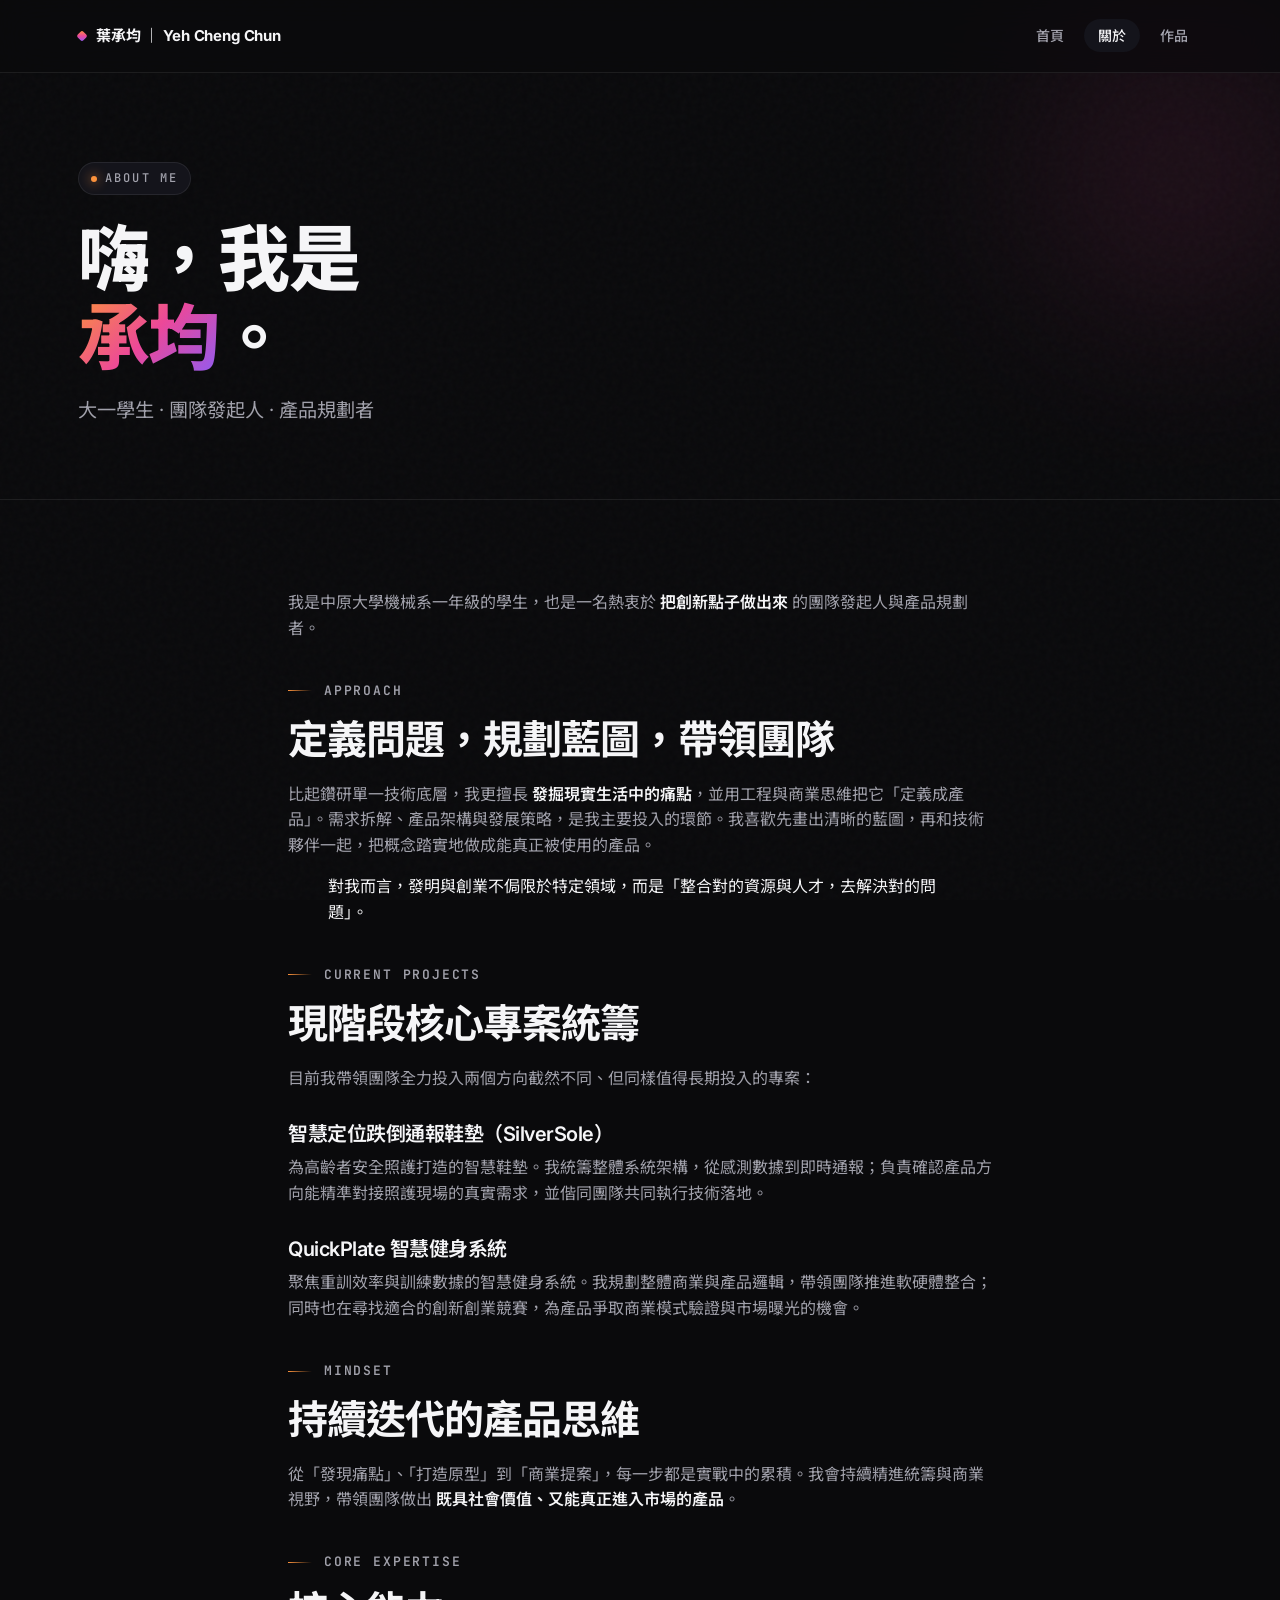
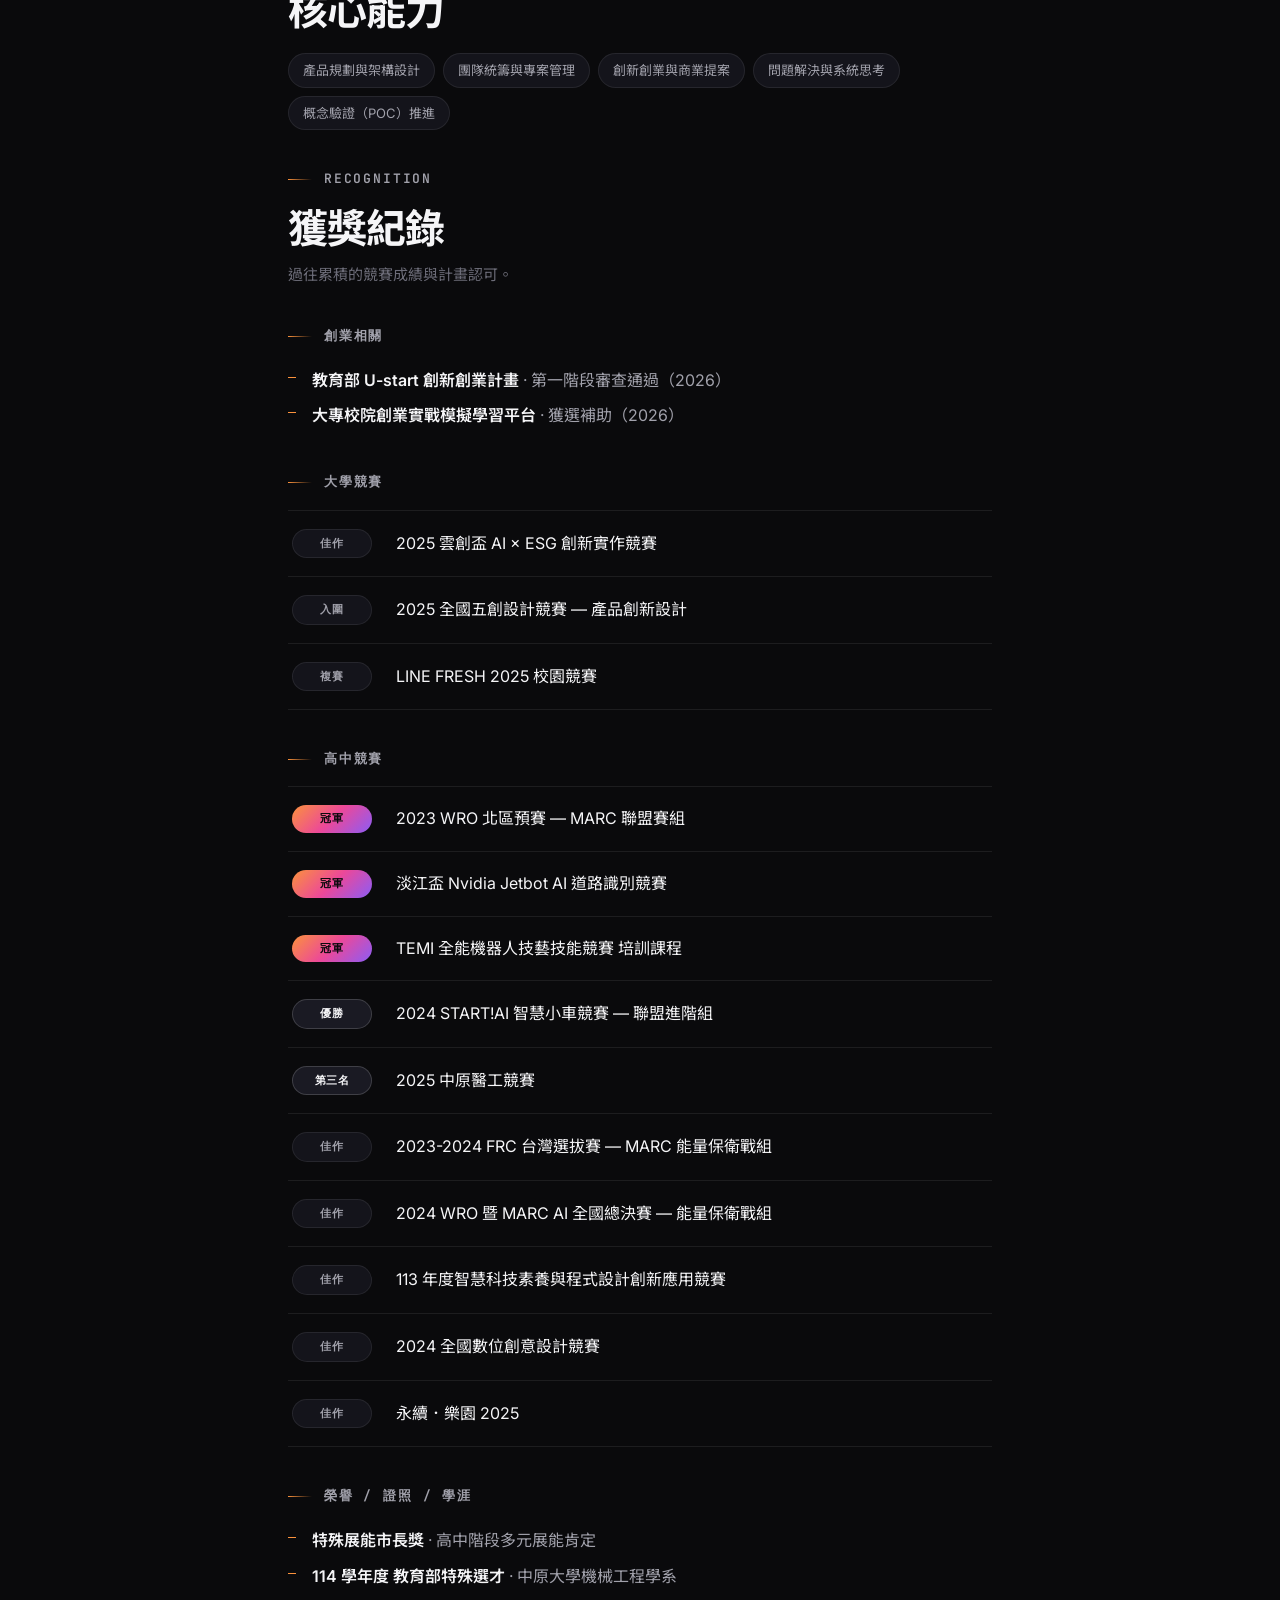
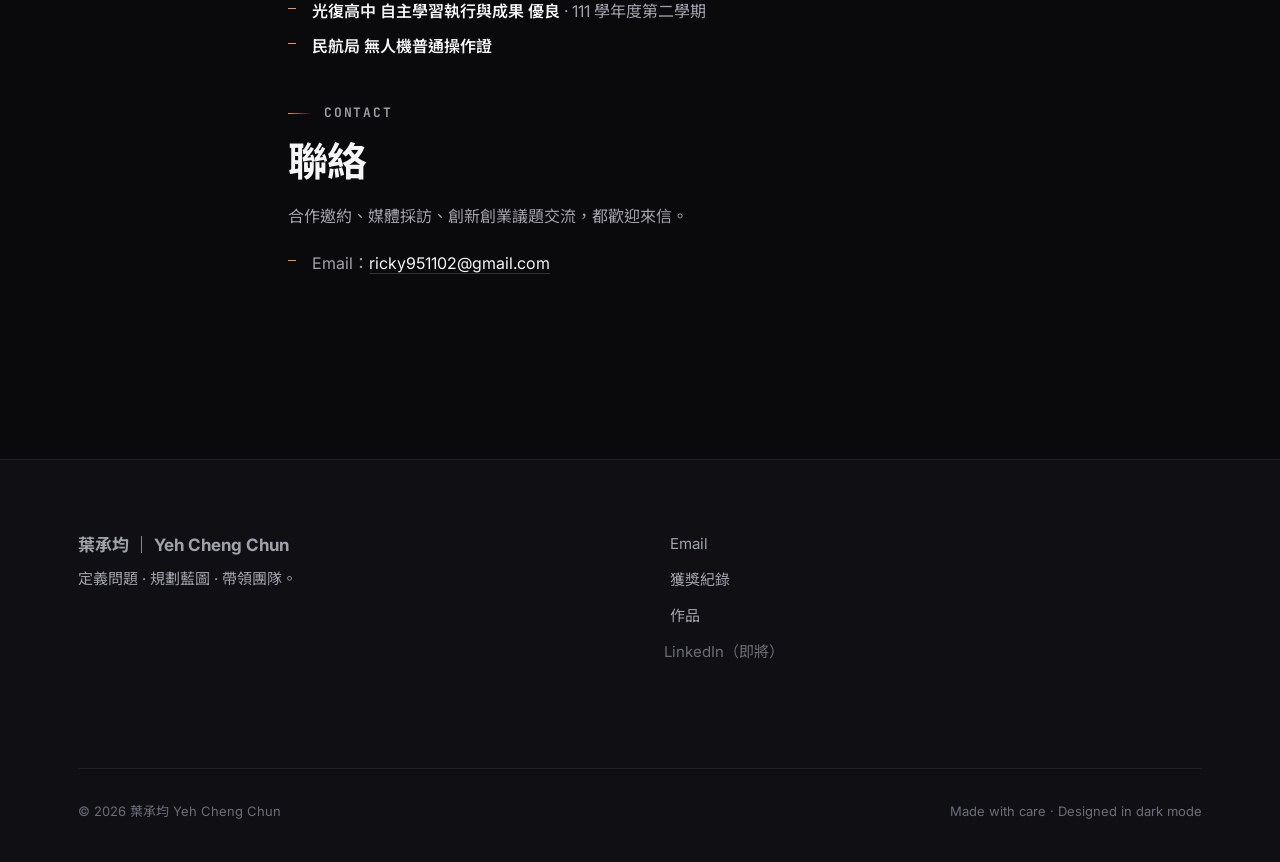
==== commit a20c8720: "移除部落格：刪除 blog.html、blog/welcome.html，並清掉所有 nav 與首頁的文章區塊 Co-Authored-By: Claude Opus 4.7 (1M context)" ====
--- a/about.html
+++ b/about.html
@@ -24,7 +24,6 @@
           <li><a href="index.html">首頁</a></li>
           <li><a href="about.html" class="active">關於</a></li>
           <li><a href="portfolio.html">作品</a></li>
-          <li><a href="blog.html">文章</a></li>
         </ul>
       </nav>
     </div>
